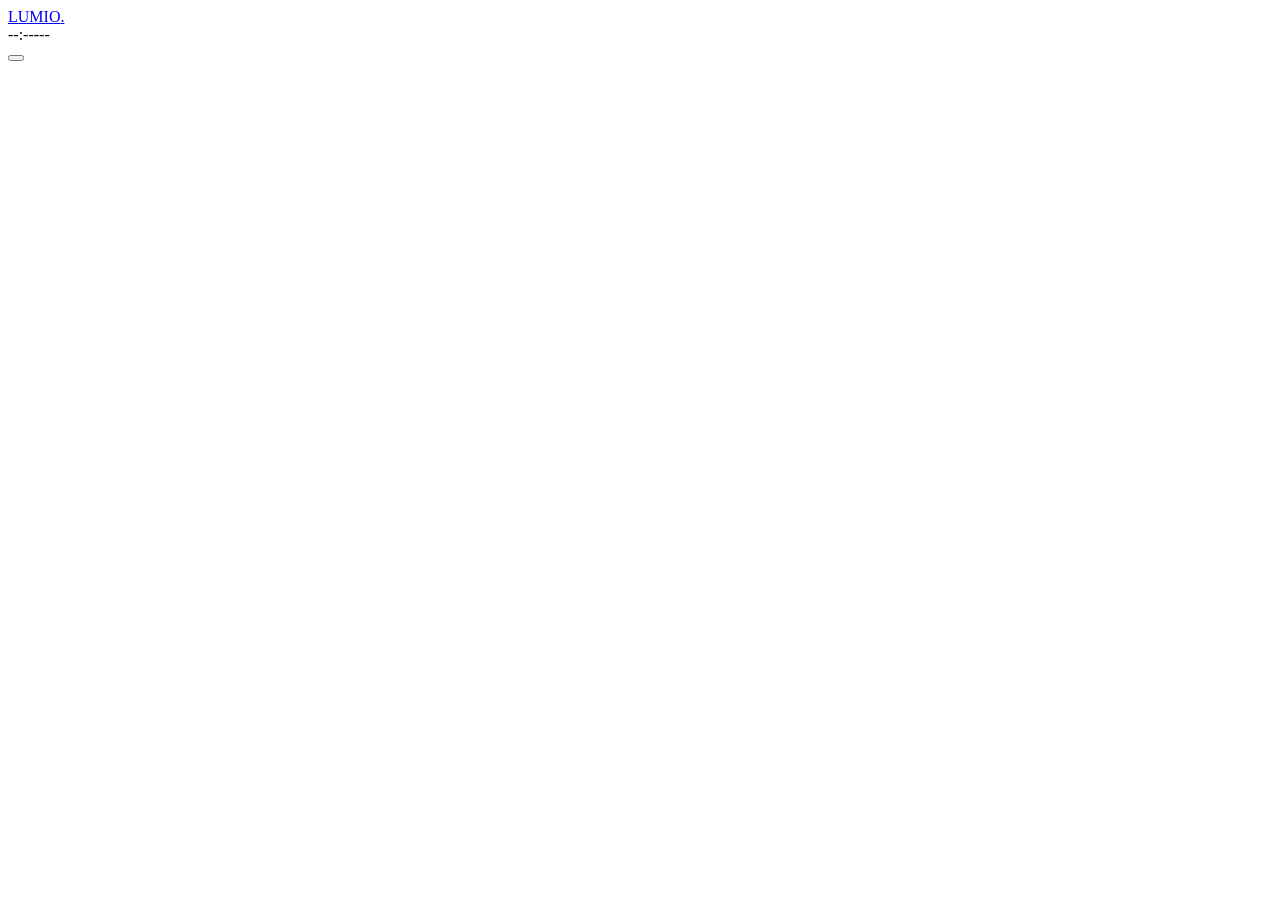
==== LUMIO-2.0/index.html @ aa913960 "Add LUMIO 2.0 modular shell foundation" ====
<!doctype html>
<html lang="en">
<head>
  <meta charset="utf-8">
  <meta name="viewport" content="width=device-width,initial-scale=1">
  <meta name="theme-color" content="#08080b">
  <title>LUMIO 2.0</title>
  <link rel="stylesheet" href="./styles.css">
</head>
<body>
  <main class="desktop" id="desktop">
    <header class="topbar">
      <a class="wordmark" href="#" aria-label="LUMIO home">LUMIO<span>.</span></a>
      <div class="system-status"><span id="clock">--:--</span><span id="date">---</span></div>
    </header>
    <section class="app-grid" id="appGrid" aria-label="Applications"></section>
  </main>
  <nav class="dock" id="dock" aria-label="Taskbar">
    <button class="dock-start" id="startButton" aria-label="Open application menu"><span></span><span></span><span></span><span></span></button>
    <div class="dock-items" id="dockItems"></div>
  </nav>
  <section class="window-layer" id="windowLayer" aria-live="polite"></section>
  <aside class="start-menu" id="startMenu" aria-label="Application menu" hidden>
    <input id="appSearch" type="search" placeholder="Search apps" autocomplete="off">
    <div id="startAppList"></div>
  </aside>
  <script type="module" src="./src/boot.js"></script>
</body>
</html>
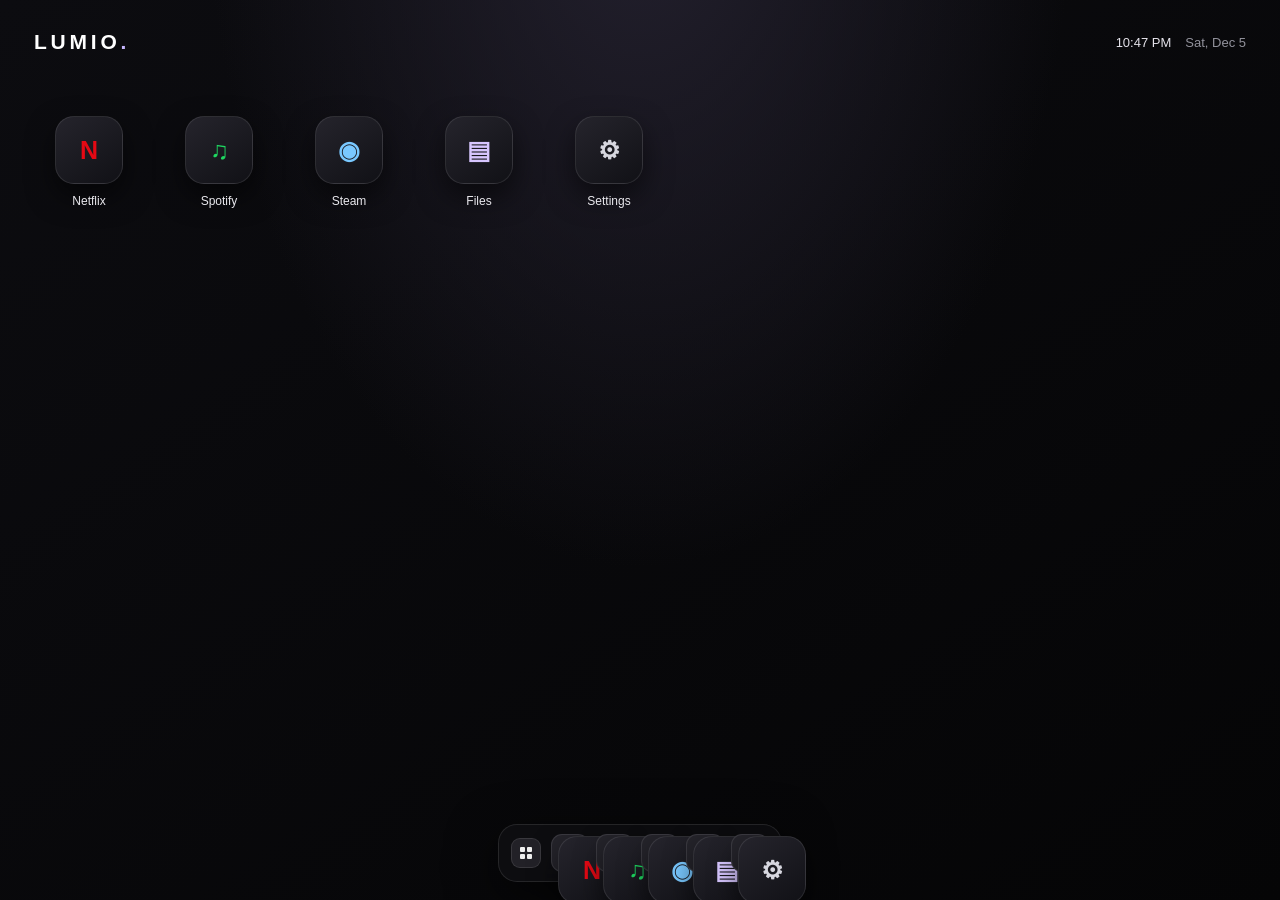
==== commit b11b4749: "Polish LUMIO 2.0 start menu layout" ====
--- a/LUMIO-2.0/index.html
+++ b/LUMIO-2.0/index.html
@@ -22,7 +22,7 @@
   <section class="window-layer" id="windowLayer" aria-live="polite"></section>
   <aside class="start-menu" id="startMenu" aria-label="Application menu" hidden>
     <input id="appSearch" type="search" placeholder="Search apps" autocomplete="off">
-    <div id="startAppList"></div>
+    <div id="startAppList" class="start-menu-list"></div>
   </aside>
   <script type="module" src="./src/boot.js"></script>
 </body>
--- a/LUMIO-2.0/styles.css
+++ b/LUMIO-2.0/styles.css
@@ -0,0 +1 @@
+:root{color-scheme:dark;--bg:#08080b;--panel:rgba(24,24,29,.82);--line:rgba(255,255,255,.1);--muted:#92929c;--text:#f5f5f7;--accent:#c6b6ff;font-family:Inter,-apple-system,BlinkMacSystemFont,"Segoe UI",sans-serif}*{box-sizing:border-box}body{margin:0;min-height:100vh;overflow:hidden;background:radial-gradient(ellipse at 50% -15%,#24212f 0,transparent 48%),linear-gradient(145deg,#0c0c10,#050506);color:var(--text)}button,input{font:inherit}.desktop{min-height:100vh;padding:30px 34px 100px}.topbar{display:flex;align-items:center;justify-content:space-between}.wordmark{color:#fff;text-decoration:none;font-size:21px;font-weight:850;letter-spacing:.18em}.wordmark span{color:var(--accent)}.system-status{display:flex;gap:14px;align-items:center;color:#e5e3eb;font-size:13px;font-variant-numeric:tabular-nums}.system-status #date{color:var(--muted)}.app-grid{display:grid;grid-template-columns:repeat(auto-fill,minmax(94px,1fr));gap:28px 20px;max-width:760px;margin-top:54px}.app-tile{display:grid;justify-items:center;gap:10px;padding:8px;border:0;background:transparent;color:#eee;cursor:pointer}.app-tile:focus-visible,.dock button:focus-visible,.window button:focus-visible{outline:2px solid var(--accent);outline-offset:4px}.app-icon{display:grid;place-items:center;width:68px;height:68px;border:1px solid var(--line);border-radius:19px;background:linear-gradient(145deg,#25242c,#111116);box-shadow:0 12px 28px #0008;font-size:25px;font-weight:750}.app-name{font-size:12px;color:#e9e8ed}.dock{position:fixed;z-index:20;bottom:max(18px,env(safe-area-inset-bottom));left:50%;transform:translateX(-50%);display:flex;align-items:center;gap:10px;padding:9px 12px;border:1px solid var(--line);border-radius:19px;background:rgba(15,15,19,.82);backdrop-filter:blur(22px);box-shadow:0 14px 50px #0009}.dock-start{display:grid;grid-template-columns:repeat(2,5px);gap:2px;padding:8px;border:1px solid var(--line);border-radius:9px;background:#222127}.dock-start span{width:5px;height:5px;border-radius:1px;background:#eee}.dock-items{display:flex;gap:7px}.dock-app{width:38px;height:38px;border:1px solid var(--line);border-radius:11px;background:#25242b;color:#fff;cursor:pointer}.window-layer{position:fixed;inset:0;z-index:10;pointer-events:none}.window{position:absolute;top:15%;left:50%;transform:translateX(-50%);width:min(720px,calc(100vw - 28px));height:min(520px,70vh);display:flex;flex-direction:column;overflow:hidden;border:1px solid #ffffff24;border-radius:16px;background:#121216;box-shadow:0 28px 90px #000b;pointer-events:auto}.window-titlebar{display:flex;align-items:center;justify-content:space-between;min-height:48px;padding:0 14px;border-bottom:1px solid var(--line);background:#1a191f}.window-title{font-size:13px;font-weight:700}.window-controls{display:flex;gap:7px}.window-controls button{width:27px;height:27px;border:1px solid var(--line);border-radius:8px;background:#292830;color:#fff;cursor:pointer}.window-content{flex:1;min-height:0;overflow:auto;padding:20px}.window-content p{color:#c4c2cb;line-height:1.6}.panel-card{padding:16px;border:1px solid var(--line);border-radius:12px;background:#ffffff08}.file-picker{color:#ddd}.start-menu{position:fixed;z-index:30;left:18px;bottom:78px;width:min(310px,calc(100vw - 36px));padding:12px;border:1px solid var(--line);border-radius:15px;background:rgba(20,20,25,.96);box-shadow:0 20px 60px #000a;backdrop-filter:blur(20px)}.start-menu[hidden]{display:none}.start-menu input{width:100%;padding:11px 12px;border:1px solid var(--line);border-radius:9px;background:#09090c;color:#fff}.start-menu-list{display:grid;gap:4px;margin-top:9px}.start-menu-list button{padding:10px;border:0;border-radius:8px;background:transparent;color:#eee;text-align:left;cursor:pointer}.start-menu-list button:hover{background:#ffffff12}@media(max-width:600px){.desktop{padding:24px 18px 100px}.app-grid{grid-template-columns:repeat(3,minmax(0,1fr));gap:20px 10px;margin-top:38px}.app-icon{width:60px;height:60px}.system-status{gap:8px;font-size:11px}.window{top:10%;height:76vh}}
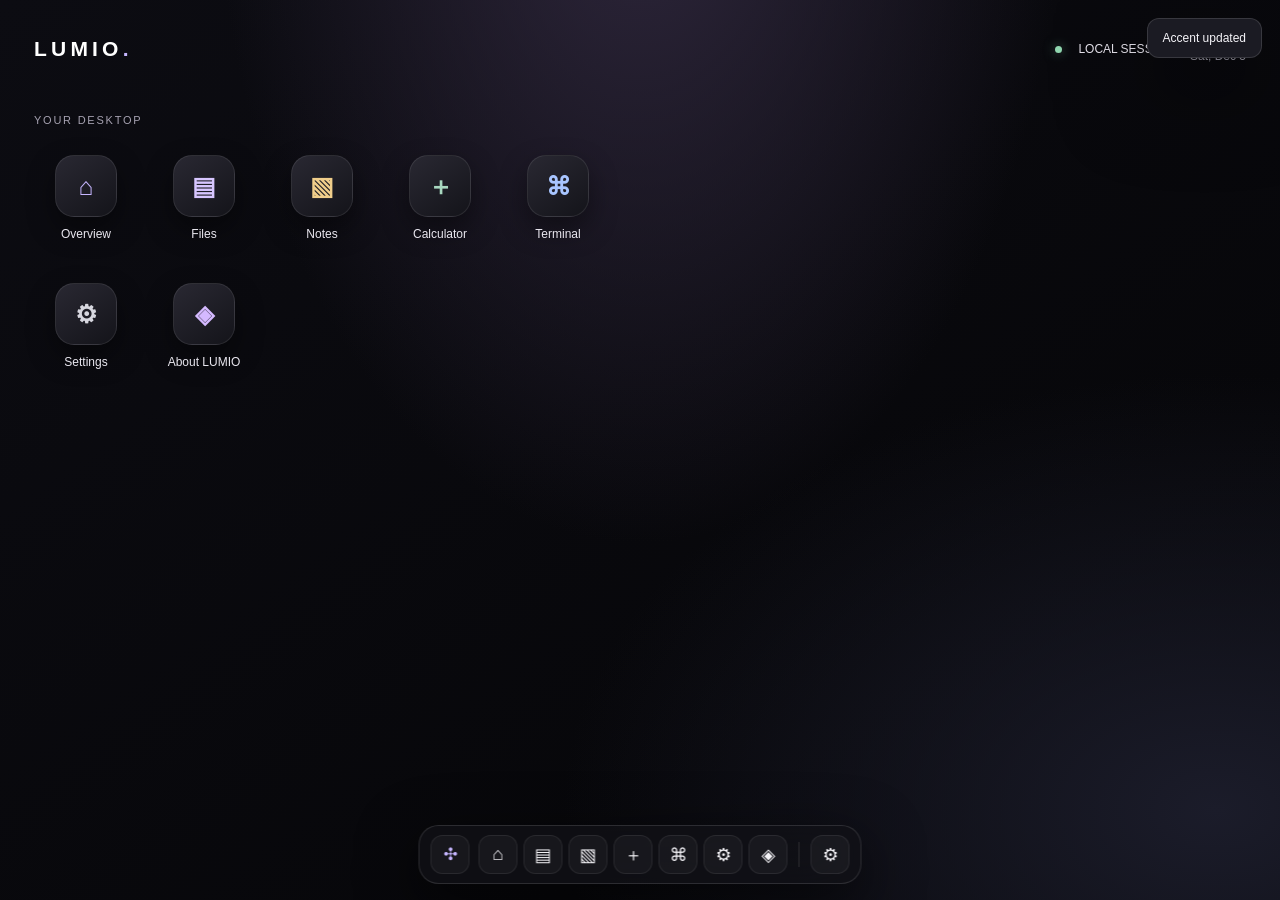
==== commit 5093c349: "Build standalone LUMIO 2.0 single-file desktop" ====
--- a/LUMIO-2.0/index.html
+++ b/LUMIO-2.0/index.html
@@ -1,29 +1,72 @@
 <!doctype html>
 <html lang="en">
 <head>
-  <meta charset="utf-8">
-  <meta name="viewport" content="width=device-width,initial-scale=1">
-  <meta name="theme-color" content="#08080b">
-  <title>LUMIO 2.0</title>
-  <link rel="stylesheet" href="./styles.css">
+<meta charset="utf-8">
+<meta name="viewport" content="width=device-width,initial-scale=1">
+<meta name="theme-color" content="#09090d">
+<title>LUMIO 2.0 — Standalone</title>
+<style>
+:root{color-scheme:dark;--bg:#09090d;--surface:rgba(22,22,29,.78);--surface-2:#191920;--line:rgba(255,255,255,.1);--text:#f5f4f8;--muted:#92919d;--accent:#c6b6ff;--accent-rgb:198,182,255;--shadow:0 28px 90px #0009;font-family:Inter,-apple-system,BlinkMacSystemFont,"Segoe UI",sans-serif}
+*{box-sizing:border-box}html,body{margin:0;width:100%;height:100%;overflow:hidden}body{background:radial-gradient(ellipse at 50% -18%,#30283e 0,transparent 47%),radial-gradient(ellipse at 95% 90%,#1b1c2a 0,transparent 38%),linear-gradient(145deg,#0c0c12,#050507);color:var(--text);user-select:none}button,input,textarea,select{font:inherit}button{color:inherit}.desktop{position:fixed;inset:0;padding:28px 34px 100px}.topbar{height:42px;display:flex;align-items:center;justify-content:space-between}.brand{font-size:21px;font-weight:850;letter-spacing:.2em;color:#fff}.brand span{color:var(--accent)}.top-right{display:flex;align-items:center;gap:16px;color:#e7e4ed;font-size:12px}.status-dot{width:7px;height:7px;background:#91d7b0;border-radius:50%;box-shadow:0 0 12px #91d7b080}.clock{text-align:right;font-variant-numeric:tabular-nums}.desktop-label{margin:44px 0 18px;color:#a6a2b1;font-size:11px;letter-spacing:.16em;text-transform:uppercase}.app-grid{display:grid;grid-template-columns:repeat(auto-fill,minmax(92px,104px));gap:20px 14px;max-width:690px}.app-tile{border:1px solid transparent;background:transparent;padding:10px 5px;border-radius:15px;display:grid;justify-items:center;gap:10px;cursor:pointer;transition:.18s}.app-tile:hover{background:#ffffff0b;border-color:#ffffff12;transform:translateY(-2px)}.app-icon{width:62px;height:62px;border:1px solid #ffffff18;border-radius:19px;display:grid;place-items:center;background:linear-gradient(145deg,#292832,#14141a);box-shadow:0 12px 28px #0006;color:var(--app-accent,var(--accent));font-size:25px;font-weight:750}.app-name{font-size:12px;color:#e9e7ef}.dock{position:fixed;z-index:500;left:50%;bottom:max(16px,env(safe-area-inset-bottom));transform:translateX(-50%);display:flex;align-items:center;gap:9px;padding:9px 11px;border:1px solid #ffffff20;border-radius:20px;background:rgba(17,17,23,.78);backdrop-filter:blur(28px) saturate(150%);box-shadow:0 18px 60px #0009}.dock-start,.dock-app{width:39px;height:39px;border:1px solid #ffffff14;border-radius:12px;background:#ffffff0a;display:grid;place-items:center;cursor:pointer}.dock-start{font-size:17px;color:var(--accent)}.dock-items{display:flex;gap:6px}.dock-app{font-size:18px}.dock-app.active{background:rgba(var(--accent-rgb),.18);border-color:rgba(var(--accent-rgb),.42)}.dock-sep{width:1px;height:25px;background:#ffffff20;margin:0 2px}.window-layer{position:fixed;inset:0;z-index:100;pointer-events:none}.window{position:absolute;left:50%;top:50%;transform:translate(-50%,-50%);width:min(720px,calc(100vw - 28px));height:min(520px,calc(100vh - 130px));min-width:min(310px,calc(100vw - 20px));min-height:220px;display:flex;flex-direction:column;overflow:hidden;border:1px solid #ffffff25;border-radius:17px;background:rgba(19,19,25,.96);box-shadow:var(--shadow);backdrop-filter:blur(28px);pointer-events:auto;animation:windowIn .18s ease-out}.window[hidden]{display:none}@keyframes windowIn{from{opacity:0;scale:.97}to{opacity:1;scale:1}}.window.maximized{left:14px!important;top:14px!important;transform:none!important;width:calc(100vw - 28px)!important;height:calc(100vh - 100px)!important}.titlebar{height:48px;flex:none;display:flex;align-items:center;justify-content:space-between;padding:0 12px 0 16px;background:#ffffff08;border-bottom:1px solid var(--line);cursor:grab}.titlebar:active{cursor:grabbing}.window-title{font-size:12px;font-weight:700;letter-spacing:.02em}.window-controls{display:flex;gap:7px}.window-controls button{width:27px;height:27px;border:1px solid #ffffff12;border-radius:8px;background:#ffffff0a;cursor:pointer}.window-controls button:hover{background:#ffffff18}.window-content{flex:1;min-height:0;overflow:auto;padding:20px;user-select:text}.window-content h2{font-size:19px;margin:0 0 7px}.window-content p{font-size:13px;line-height:1.65;color:#aaa8b4}.panel{padding:16px;border:1px solid var(--line);border-radius:13px;background:#ffffff06;margin-bottom:12px}.muted{color:var(--muted)}.eyebrow{font-size:10px;letter-spacing:.15em;text-transform:uppercase;color:var(--muted)}.start-menu{position:fixed;z-index:600;left:18px;bottom:78px;width:min(350px,calc(100vw - 36px));max-height:min(560px,calc(100vh - 110px));overflow:auto;padding:13px;border:1px solid #ffffff20;border-radius:17px;background:rgba(20,20,27,.94);backdrop-filter:blur(28px);box-shadow:var(--shadow)}.start-menu[hidden]{display:none}.search{width:100%;padding:12px 13px;border:1px solid #ffffff18;border-radius:10px;background:#09090e;color:white;outline:none}.search:focus,textarea:focus,input:focus,select:focus{border-color:rgba(var(--accent-rgb),.7)!important;outline:none}.start-list{display:grid;grid-template-columns:1fr 1fr;gap:5px;margin-top:10px}.start-item{display:flex;align-items:center;gap:10px;padding:10px;border:0;border-radius:10px;background:transparent;text-align:left;cursor:pointer;font-size:12px}.start-item:hover{background:#ffffff10}.start-glyph{width:28px;height:28px;display:grid;place-items:center;border-radius:9px;background:#ffffff0d;font-size:16px}.toast-area{position:fixed;z-index:900;right:18px;top:18px;display:grid;gap:8px}.toast{padding:12px 15px;border:1px solid #ffffff20;border-radius:12px;background:#1b1b23;box-shadow:var(--shadow);font-size:12px;animation:windowIn .15s ease-out}.btn{padding:9px 12px;border:1px solid #ffffff1c;border-radius:9px;background:#ffffff0b;cursor:pointer;font-size:12px}.btn:hover{background:#ffffff16}.btn.primary{background:rgba(var(--accent-rgb),.18);border-color:rgba(var(--accent-rgb),.4)}.field{width:100%;padding:10px 11px;border:1px solid #ffffff18;border-radius:9px;background:#09090e;color:#fff}.field-label{display:grid;gap:7px;font-size:12px;color:#d5d2dd;margin:12px 0}.notes-area{width:100%;height:260px;resize:vertical;padding:13px;border:1px solid var(--line);border-radius:11px;background:#0b0b10;color:#f5f4f8;line-height:1.6}.file-list{padding-left:18px;color:#ddd;font-size:12px;line-height:2}.calc{max-width:320px;margin:auto}.calc-display{width:100%;padding:18px 12px;margin-bottom:10px;border:1px solid var(--line);border-radius:12px;background:#09090e;text-align:right;font-size:27px;color:white}.calc-grid{display:grid;grid-template-columns:repeat(4,1fr);gap:7px}.calc-grid button{height:48px;border:1px solid var(--line);border-radius:10px;background:#ffffff0b;font-size:15px;cursor:pointer}.calc-grid button:hover{background:#ffffff18}.terminal{background:#08090c;border:1px solid var(--line);border-radius:10px;padding:14px;font:12px/1.7 ui-monospace,SFMono-Regular,monospace;color:#c9c2df;min-height:230px;white-space:pre-wrap}.terminal-input{display:flex;gap:8px;margin-top:10px}.terminal-input input{flex:1;min-width:0}.setting-row{display:flex;align-items:center;justify-content:space-between;gap:14px;padding:12px 0;border-bottom:1px solid #ffffff10;font-size:12px}.setting-row:last-child{border:0}.switch{accent-color:var(--accent);width:16px;height:16px}.swatches{display:flex;gap:9px;flex-wrap:wrap}.swatch{width:25px;height:25px;border-radius:50%;border:2px solid #ffffff55;cursor:pointer}.empty{padding:35px 12px;text-align:center;color:var(--muted);font-size:12px}.welcome{max-width:620px}.welcome h1{font-size:clamp(26px,4vw,42px);letter-spacing:-.05em;margin:10px 0}.welcome .lead{font-size:14px;color:#b5b2bf;max-width:490px}.welcome-grid{display:grid;grid-template-columns:repeat(2,minmax(0,1fr));gap:10px;margin-top:24px}.welcome-card{padding:15px;border:1px solid var(--line);border-radius:13px;background:#ffffff07}.welcome-card strong{display:block;font-size:13px;margin:8px 0 4px}.welcome-card p{font-size:11px;margin:0}.reduce-motion *, .reduce-motion *:before,.reduce-motion *:after{animation-duration:.01ms!important;transition-duration:.01ms!important;scroll-behavior:auto!important}
+@media(max-width:600px){.desktop{padding:22px 16px 95px}.desktop-label{margin-top:34px}.app-grid{grid-template-columns:repeat(3,minmax(0,1fr));gap:13px 5px}.app-icon{width:57px;height:57px}.top-right{gap:9px}.window{top:10%!important;left:10px!important;transform:none!important;width:calc(100vw - 20px)!important;height:76vh!important}.window.maximized{top:8px!important;left:8px!important;width:calc(100vw - 16px)!important;height:calc(100vh - 90px)!important}.window-content{padding:15px}.welcome-grid{grid-template-columns:1fr 1fr}}
+</style>
 </head>
 <body>
-  <main class="desktop" id="desktop">
-    <header class="topbar">
-      <a class="wordmark" href="#" aria-label="LUMIO home">LUMIO<span>.</span></a>
-      <div class="system-status"><span id="clock">--:--</span><span id="date">---</span></div>
-    </header>
-    <section class="app-grid" id="appGrid" aria-label="Applications"></section>
-  </main>
-  <nav class="dock" id="dock" aria-label="Taskbar">
-    <button class="dock-start" id="startButton" aria-label="Open application menu"><span></span><span></span><span></span><span></span></button>
-    <div class="dock-items" id="dockItems"></div>
-  </nav>
-  <section class="window-layer" id="windowLayer" aria-live="polite"></section>
-  <aside class="start-menu" id="startMenu" aria-label="Application menu" hidden>
-    <input id="appSearch" type="search" placeholder="Search apps" autocomplete="off">
-    <div id="startAppList" class="start-menu-list"></div>
-  </aside>
-  <script type="module" src="./src/boot.js"></script>
+<main class="desktop" id="desktop">
+ <header class="topbar"><div class="brand">LUMIO<span>.</span></div><div class="top-right"><span class="status-dot"></span><span>LOCAL SESSION</span><div class="clock"><div id="clock">--:--</div><div id="date" class="muted">---</div></div></div></header>
+ <div class="desktop-label">Your desktop</div><section class="app-grid" id="appGrid" aria-label="Applications"></section>
+</main>
+<nav class="dock" aria-label="Dock"><button class="dock-start" id="startButton" title="Applications">✣</button><div class="dock-items" id="dockItems"></div><div class="dock-sep"></div><button class="dock-app" id="dockSettings" title="Settings">⚙</button></nav>
+<section class="window-layer" id="windowLayer"></section>
+<aside class="start-menu" id="startMenu" hidden><input class="search" id="appSearch" placeholder="Search applications…" autocomplete="off"><div class="start-list" id="startList"></div></aside>
+<div class="toast-area" id="toastArea" aria-live="polite"></div>
+<script>
+(()=> {
+"use strict";
+const $=(s,root=document)=>root.querySelector(s);
+const state={windows:new Map(),z:20,notes:load("notes",""),accent:load("accent","#c6b6ff"),reduceMotion:load("reduceMotion",false),wallpaper:load("wallpaper","aurora"),history:[]};
+function load(k,f){try{const v=localStorage.getItem("lumio.standalone."+k);return v===null?f:JSON.parse(v)}catch{return f}}
+function save(k,v){try{localStorage.setItem("lumio.standalone."+k,JSON.stringify(v));return true}catch{return false}}
+const apps=[
+{id:"home",name:"Overview",icon:"⌂",accent:"#c6b6ff",desc:"LUMIO desktop overview",render:homeApp},
+{id:"files",name:"Files",icon:"▤",accent:"#d7c6ff",desc:"Local file picker",render:filesApp},
+{id:"notes",name:"Notes",icon:"▧",accent:"#f0ce8b",desc:"A simple local notes space",render:notesApp},
+{id:"calculator",name:"Calculator",icon:"＋",accent:"#a8d8c0",desc:"Basic calculator",render:calculatorApp},
+{id:"terminal",name:"Terminal",icon:"⌘",accent:"#a8c5ff",desc:"LUMIO command console",render:terminalApp},
+{id:"settings",name:"Settings",icon:"⚙",accent:"#d7d7df",desc:"Personalize LUMIO",render:settingsApp},
+{id:"about",name:"About LUMIO",icon:"◈",accent:"#d4b9ff",desc:"System information",render:aboutApp}
+];
+function toast(message){const el=document.createElement("div");el.className="toast";el.textContent=message;$("#toastArea").append(el);setTimeout(()=>el.remove(),2600)}
+function el(tag,cls,text){const n=document.createElement(tag);if(cls)n.className=cls;if(text!==undefined)n.textContent=text;return n}
+function button(text,fn,primary=false){const b=el("button","btn"+(primary?" primary":""),text);b.type="button";b.addEventListener("click",fn);return b}
+function panel(title,description){const p=el("section","panel");if(title)p.append(el("h2","",title));if(description)p.append(el("p","",description));return p}
+function homeApp(root){const wrap=el("div","welcome");wrap.append(el("div","eyebrow","LUMIO 2.0 · STANDALONE EDITION"),el("h1","","A quieter corner of your computer."),el("p","lead","A self-contained desktop shell built in one HTML file. Open tools, manage windows, save notes locally, and personalize your workspace."));const grid=el("div","welcome-grid");[["⌘","A small app system","Launch built-in tools from the desktop, dock, or app menu."],["▣","Window controls","Open, focus, minimize, maximize, and close app windows."],["◌","Local preferences","Your notes and settings stay in this browser on this device."],["◇","One-file portability","The interface, styles, and application logic live in this HTML file."]].forEach(x=>{const c=el("div","welcome-card");c.append(el("div","",x[0]),el("strong","",x[1]),el("p","",x[2]));grid.append(c)});wrap.append(grid);root.append(wrap)}
+function filesApp(root){const p=panel("Local files","Choose files from this device. LUMIO only lists files you explicitly select; it does not scan your computer.");const input=el("input","field");input.type="file";input.multiple=true;const list=el("ul","file-list");input.addEventListener("change",()=>{list.replaceChildren();[...(input.files||[])].forEach(f=>list.append(el("li","",f.name+" · "+formatBytes(f.size))));if(!input.files.length)list.append(el("li","","No files selected."))});p.append(input,list);root.append(p)}
+function formatBytes(n){if(n<1024)return n+" B";if(n<1048576)return(n/1024).toFixed(1)+" KB";return(n/1048576).toFixed(1)+" MB"}
+function notesApp(root){const p=panel("Notes","Autosaves in this browser on this device.");const area=el("textarea","notes-area");area.value=state.notes;area.placeholder="Write something…";const row=el("div","");row.style.cssText="display:flex;justify-content:space-between;align-items:center;margin-top:10px;gap:10px";const status=el("span","muted","Saved locally");status.style.fontSize="11px";area.addEventListener("input",()=>{state.notes=area.value;status.textContent=save("notes",state.notes)?"Saved locally":"Could not save — browser storage may be full"});row.append(status,button("Download .txt",()=>{const a=document.createElement("a");a.href=URL.createObjectURL(new Blob([area.value],{type:"text/plain"}));a.download="lumio-notes.txt";a.click();URL.revokeObjectURL(a.href)}));p.append(area,row);root.append(p)}
+function calculatorApp(root){const p=panel("Calculator","Basic arithmetic calculator.");const display=el("div","calc-display","0");display.setAttribute("aria-live","polite");const grid=el("div","calc-grid");let expr="";const keys=["C","(",")","÷","7","8","9","×","4","5","6","−","1","2","3","+","±","0",".","="];function update(){display.textContent=expr||"0"}function press(k){if(k==="C")expr="";else if(k==="="){try{if(!/^[0-9+\-*/().\s]+$/.test(expr))throw Error();const result=Function('"use strict";return ('+expr+')')();if(!Number.isFinite(result))throw Error();expr=String(Number(result.toFixed(10)))}catch{expr="Error"}}else if(k==="±"){if(expr)expr=expr.startsWith("-")?expr.slice(1):"-"+expr}else{if(expr==="Error")expr="";expr+=({"÷":"/","×":"*","−":"-"}[k]||k)}update()}keys.forEach(k=>{const b=el("button","",k);b.addEventListener("click",()=>press(k));grid.append(b)});p.className+=" calc";p.append(display,grid);root.append(p)}
+function terminalApp(root){const p=panel("LUMIO Console","A safe, built-in information console. Commands do not execute operating-system processes.");const output=el("div","terminal","LUMIO Console [standalone]\nType help to see available commands.\n");const row=el("div","terminal-input");const input=el("input","field");input.placeholder="Enter a command…";const run=()=>{const cmd=input.value.trim().toLowerCase();if(!cmd)return;output.textContent+="\n> "+cmd+"\n";const responses={help:"Available: help, about, date, apps, clear, status","about":"LUMIO 2.0 — single-file browser desktop prototype.","date":new Date().toString(),"apps":apps.map(a=>a.name).join(" · "),"status":"Browser session active. Local preferences: "+(save("healthcheck",true)?"available":"unavailable")};output.textContent+=cmd==="clear"?"":(responses[cmd]||"Unknown command. Type help.");output.scrollTop=output.scrollHeight;input.value=""};row.append(input,button("Run",run,true));input.addEventListener("keydown",e=>{if(e.key==="Enter")run()});p.append(output,row);root.append(p)}
+function settingsApp(root){const p=panel("Appearance","Tune the look and motion of your LUMIO workspace.");const motion=el("div","setting-row");motion.append(el("span","","Reduce motion"),(()=>{const x=el("input","switch");x.type="checkbox";x.checked=state.reduceMotion;x.addEventListener("change",()=>{state.reduceMotion=x.checked;save("reduceMotion",x.checked);document.documentElement.classList.toggle("reduce-motion",x.checked)});return x})());const colors=el("div","setting-row");colors.style.display="block";colors.append(el("div","","Accent color"));const swatches=el("div","swatches");["#c6b6ff","#9ecbff","#a8d8c0","#f0ce8b","#f2a9c5","#ffffff"].forEach(color=>{const s=el("button","swatch");s.style.background=color;s.title=color;s.setAttribute("aria-label","Set accent "+color);s.addEventListener("click",()=>setAccent(color));swatches.append(s)});colors.append(swatches);const wallpaper=el("div","setting-row");wallpaper.style.display="block";wallpaper.append(el("div","","Desktop atmosphere"));const select=el("select","field");[["aurora","Aurora"],["midnight","Midnight"],["graphite","Graphite"]].forEach(([v,t])=>{const o=el("option","",t);o.value=v;select.append(o)});select.value=state.wallpaper;select.addEventListener("change",()=>{state.wallpaper=select.value;save("wallpaper",state.wallpaper);applyWallpaper()});wallpaper.append(select);const data=el("div","setting-row");data.style.display="block";data.append(el("div","","Local data"));data.append(button("Export LUMIO settings",()=>{const data={notes:state.notes,accent:state.accent,reduceMotion:state.reduceMotion,wallpaper:state.wallpaper};const a=document.createElement("a");a.href=URL.createObjectURL(new Blob([JSON.stringify(data,null,2)],{type:"application/json"}));a.download="lumio-settings.json";a.click();URL.revokeObjectURL(a.href)}));p.append(motion,colors,wallpaper,data);root.append(p)}
+function aboutApp(root){const p=panel("LUMIO 2.0","A browser-based desktop experience, packaged as a single HTML document.");[["Build","Standalone prototype"],["Architecture","Inline HTML · CSS · JavaScript"],["Storage","Browser localStorage"],["Runtime","Your current web browser"],["System boundary","Not a Linux distribution or native operating system"]].forEach(([k,v])=>{const r=el("div","setting-row");r.append(el("span","muted",k),el("strong","",v));p.append(r)});p.append(el("p","","This app cannot access your whole filesystem or run native programs. The Files app only lists files you select. Notes and preferences are stored locally by your browser."));root.append(p)}
+function setAccent(color){state.accent=color;save("accent",color);document.documentElement.style.setProperty("--accent",color);document.documentElement.style.setProperty("--accent-rgb",hexRgb(color));toast("Accent updated")}
+function hexRgb(hex){const n=parseInt(hex.slice(1),16);return[(n>>16)&255,(n>>8)&255,n&255].join(",")}
+function applyWallpaper(){const b=document.body;const styles={aurora:"radial-gradient(ellipse at 50% -18%,#30283e 0,transparent 47%),radial-gradient(ellipse at 95% 90%,#1b1c2a 0,transparent 38%),linear-gradient(145deg,#0c0c12,#050507)",midnight:"radial-gradient(ellipse at 20% 0%,#202b43 0,transparent 48%),linear-gradient(145deg,#080d17,#040509)",graphite:"radial-gradient(ellipse at 80% 0%,#303036 0,transparent 42%),linear-gradient(145deg,#161619,#070708)"};b.style.background=styles[state.wallpaper]||styles.aurora}
+function openApp(id){const app=apps.find(a=>a.id===id);if(!app)return;let rec=state.windows.get(id);if(rec){rec.node.hidden=false;focusWindow(rec);return}const node=el("section","window");node.dataset.app=id;node.style.zIndex=String(++state.z);const bar=el("header","titlebar");const title=el("span","window-title",app.name);const controls=el("div","window-controls");const min=el("button","","—");min.title="Minimize";min.addEventListener("click",()=>{node.hidden=true;markDock()});const max=el("button","","□");max.title="Maximize / restore";max.addEventListener("click",()=>node.classList.toggle("maximized"));const close=el("button","","×");close.title="Close";close.addEventListener("click",()=>closeWindow(id));controls.append(min,max,close);bar.append(title,controls);const content=el("div","window-content");app.render(content);node.append(bar,content);$("#windowLayer").append(node);rec={node,app};state.windows.set(id,rec);focusWindow(rec);makeDraggable(node,bar);markDock()}
+function focusWindow(rec){rec.node.style.zIndex=String(++state.z);rec.node.hidden=false;markDock()}
+function closeWindow(id){const rec=state.windows.get(id);if(!rec)return;rec.node.remove();state.windows.delete(id);markDock()}
+function markDock(){document.querySelectorAll(".dock-app[data-app]").forEach(b=>{const r=state.windows.get(b.dataset.app);b.classList.toggle("active",!!r&&!r.node.hidden)})}
+function makeDraggable(node,bar){let start=null;bar.addEventListener("pointerdown",e=>{if(e.target.closest("button")||node.classList.contains("maximized"))return;start={x:e.clientX,y:e.clientY,left:node.offsetLeft,top:node.offsetTop};bar.setPointerCapture(e.pointerId);node.style.transform="none";node.style.left=start.left+"px";node.style.top=start.top+"px"});bar.addEventListener("pointermove",e=>{if(!start)return;node.style.left=Math.max(0,Math.min(innerWidth-node.offsetWidth,start.left+e.clientX-start.x))+"px";node.style.top=Math.max(0,Math.min(innerHeight-100,start.top+e.clientY-start.y))+"px"});bar.addEventListener("pointerup",()=>{start=null});bar.addEventListener("pointercancel",()=>{start=null});node.addEventListener("pointerdown",()=>focusWindow({node}))}
+function tile(app,cls){const b=el("button",cls);b.dataset.app=app.id;b.type="button";const icon=el("span",cls==="app-tile"?"app-icon":"start-glyph",app.icon);if(cls==="app-tile")icon.style.setProperty("--app-accent",app.accent);const name=el("span",cls==="app-tile"?"app-name":"",app.name);b.append(icon,name);b.addEventListener("click",()=>{openApp(app.id);$("#startMenu").hidden=true});return b}
+apps.forEach(app=>{$("#appGrid").append(tile(app,"app-tile"));const d=tile(app,"dock-app");d.querySelector(".start-glyph").remove();d.textContent=app.icon;d.title=app.name;$("#dockItems").append(d);$("#startList").append(tile(app,"start-item"))});
+$("#startButton").addEventListener("click",()=>{$("#startMenu").hidden=!$("#startMenu").hidden;if(!$("#startMenu").hidden)$("#appSearch").focus()});
+$("#dockSettings").addEventListener("click",()=>openApp("settings"));
+document.addEventListener("pointerdown",e=>{if(!$("#startMenu").hidden&&!$("#startMenu").contains(e.target)&&!e.target.closest("#startButton"))$("#startMenu").hidden=true});
+$("#appSearch").addEventListener("input",e=>{const q=e.target.value.toLowerCase();$("#startList").querySelectorAll("button").forEach(b=>b.hidden=!b.textContent.toLowerCase().includes(q))});
+document.addEventListener("keydown",e=>{if((e.metaKey||e.ctrlKey)&&e.key.toLowerCase()==="k"){e.preventDefault();$("#startMenu").hidden=false;$("#appSearch").focus()}if(e.key==="Escape")$("#startMenu").hidden=true});
+function tick(){const d=new Date();$("#clock").textContent=new Intl.DateTimeFormat(undefined,{hour:"2-digit",minute:"2-digit"}).format(d);$("#date").textContent=new Intl.DateTimeFormat(undefined,{weekday:"short",month:"short",day:"numeric"}).format(d)}tick();setInterval(tick,15000);
+document.documentElement.classList.toggle("reduce-motion",state.reduceMotion);setAccent(state.accent);applyWallpaper();
+window.LUMIO={version:"2.0-standalone",openApp,closeWindow,listApps:()=>apps.map(({id,name,desc})=>({id,name,desc}))};
+})();
+</script>
 </body>
-</html>
+</html>
